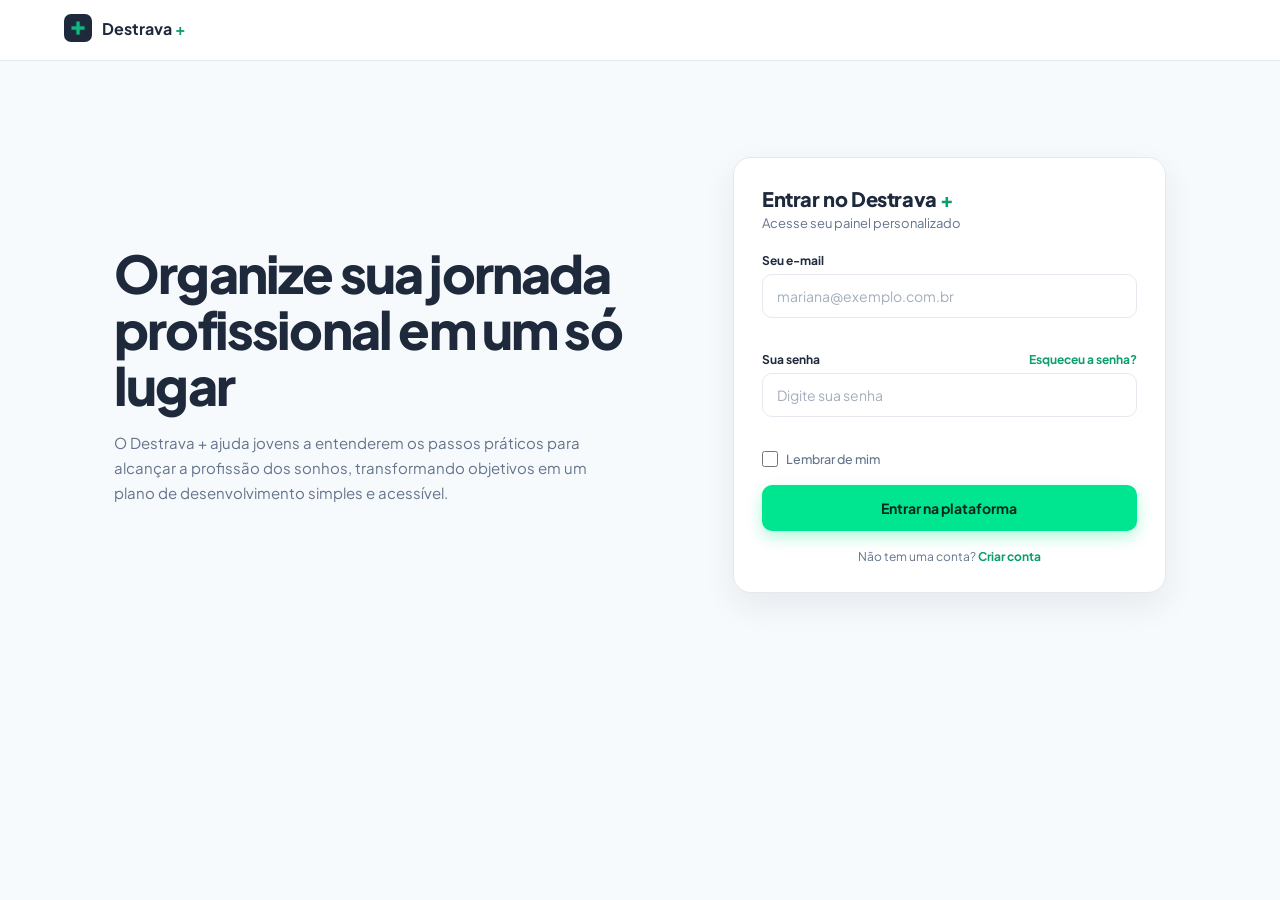
==== index-lc.html @ cc5604a0 "padronizando, alinhado e terminando telas" ====
<!DOCTYPE html>
<html lang="pt-br">
<head>
    <meta charset="UTF-8">
    <meta name="viewport" content="width=device-width, initial-scale=1.0">
    <title>Login | Destrava +</title>
    <link rel="icon" type="image/png" href="assets/img/logo.png">
    <link rel="preconnect" href="https://fonts.googleapis.com">
    <link rel="preconnect" href="https://fonts.gstatic.com" crossorigin>
    <link href="https://fonts.googleapis.com/css2?family=Plus+Jakarta+Sans:wght@400;500;600;700;800&display=swap" rel="stylesheet">
    <link rel="stylesheet" href="assets/CSS/login.css">
</head>
<body>
    <header class="topo">
        <div class="marca-login">
            <img src="assets/img/logo.png" alt="Logo do Destrava +" width="28" height="28">
            <span>Destrava <em>+</em></span>
        </div>
    </header>

    <main id="conteudo-login">
        <section class="apresentacao">
            <h2>Organize sua jornada profissional em um só lugar</h2>
            <p>O Destrava + ajuda jovens a entenderem os passos práticos para alcançar a profissão dos sonhos, transformando objetivos em um plano de desenvolvimento simples e acessível.</p>
        </section>

        <div class="bloco bloco-login">

            <!-- LOGIN -->
            <section id="painel-login">
                <h1>Entrar no Destrava <em>+</em></h1>
                <p class="subtitulo">Acesse seu painel personalizado</p>

                <form id="form-login" action="#" method="post" novalidate>
                    <div class="campo">
                        <label for="input-email">Seu e-mail</label>
                        <input type="email" id="input-email" name="email" placeholder="mariana@exemplo.com.br" autocomplete="email" required>
                        <p class="erro" id="erro-email" role="alert"></p>
                    </div>

                    <div class="campo">
                        <div class="linha-label">
                            <label for="input-password">Sua senha</label>
                            <a href="pages/recuperar-senha.html" class="link-forgotten-password">Esqueceu a senha?</a>
                        </div>
                        <input type="password" id="input-password" name="senha" placeholder="Digite sua senha" autocomplete="current-password" required>
                        <p class="erro" id="erro-senha" role="alert"></p>
                    </div>

                    <div class="campo campo-options">
                        <label class="campo-checkbox">
                            <input type="checkbox" id="input-memory" name="lembrar">
                            Lembrar de mim
                        </label>
                    </div>

                    <button type="submit">Entrar na plataforma</button>
                </form>

                <p class="cadastro-login">
                    Não tem uma conta? <button type="button" class="link-troca" data-ir="cadastro">Criar conta</button>
                </p>
            </section>

            
            <section id="painel-cadastro" hidden>
                <h1>Criar conta no Destrava <em>+</em></h1>
                <p class="subtitulo">Leva menos de um minuto</p>

                <form id="form-cadastro" action="#" method="post" novalidate>
                    <div class="campo">
                        <label for="cad-nome">Seu nome</label>
                        <input type="text" id="cad-nome" name="nome" placeholder="Mariana Souza" autocomplete="name" required>
                        <p class="erro" id="erro-cad-nome" role="alert"></p>
                    </div>

                    <div class="campo">
                        <label for="cad-email">Seu e-mail</label>
                        <input type="email" id="cad-email" name="email" placeholder="mariana@exemplo.com.br" autocomplete="email" required>
                        <p class="erro" id="erro-cad-email" role="alert"></p>
                    </div>

                    <div class="campo">
                        <label for="cad-senha">Crie uma senha</label>
                        <input type="password" id="cad-senha" name="senha" placeholder="Mínimo de 6 caracteres" autocomplete="new-password" required>
                        <p class="erro" id="erro-cad-senha" role="alert"></p>
                    </div>

                    <div class="campo">
                        <label for="cad-confirma">Confirme a senha</label>
                        <input type="password" id="cad-confirma" name="confirma" placeholder="Repita a senha" autocomplete="new-password" required>
                        <p class="erro" id="erro-cad-confirma" role="alert"></p>
                    </div>

                    <button type="submit">Criar minha conta</button>
                </form>

                <p class="cadastro-login">
                    Já tem uma conta? <button type="button" class="link-troca" data-ir="login">Entrar</button>
                </p>
            </section>

            <!-- SUCESSO -->
            <section id="painel-sucesso" class="sucesso" role="status" hidden>
                <h1 id="sucesso-titulo"></h1>
                <p class="subtitulo" id="sucesso-texto"></p>
                <button type="button" id="sucesso-voltar" class="botao-secundario">Voltar</button>
            </section>

        </div>
    </main>
    <script src="assets/JS/login.js"></script>
</body>
</html>
---- assets/CSS/login.css ----
:root {
    --branco: #ffffff;
    --fundo-pagina: #f7fafc;
    --texto: #1e293b;
    --texto-suave: #64748b;
    --borda: #e5e9ef;
    --verde: #00e58f;
    --verde-escuro: #0a9e6e;
    --erro: #d93c3c;
}

* { box-sizing: border-box; }

html, body { margin: 0; min-height: 100%; }

body {
    background: var(--fundo-pagina);
    color: var(--texto);
    font-family: "Plus Jakarta Sans", system-ui, -apple-system, "Segoe UI", sans-serif;
    -webkit-font-smoothing: antialiased;
}

em { font-style: normal; color: var(--verde-escuro); }

/* Topo com a logo */
.topo {
    padding: 14px clamp(20px, 5vw, 64px);
    border-bottom: 1px solid var(--borda);
    background: var(--branco);
}

.marca-login {
    display: inline-flex;
    align-items: center;
    gap: 10px;
    font-weight: 700;
    font-size: 16px;
}

.marca-login img { display: block; border-radius: 7px; }

/* Layout principal */
#conteudo-login {
    display: grid;
    grid-template-columns: 1.3fr 1fr;
    align-items: center;
    gap: 56px;
    max-width: 1180px;
    margin: 0 auto;
    padding: clamp(32px, 8vw, 96px) clamp(20px, 5vw, 64px);
}

.apresentacao h2 {
    margin: 0 0 18px;
    font-size: clamp(32px, 4.6vw, 52px);
    line-height: 1.08;
    letter-spacing: -0.035em;
    font-weight: 800;
    max-width: 12em;
}

.apresentacao p {
    margin: 0;
    max-width: 34em;
    color: var(--texto-suave);
    font-size: 15px;
    line-height: 1.65;
}

/* Cartão de login */
.bloco {
    background: var(--branco);
    border: 1px solid var(--borda);
    border-radius: 18px;
    padding: 28px;
    box-shadow: 0 12px 32px rgba(30, 41, 59, 0.08);
}

.bloco h1 {
    margin: 0 0 4px;
    font-size: 20px;
    letter-spacing: -0.02em;
    font-weight: 800;
}

.subtitulo {
    margin: 0 0 22px;
    font-size: 13px;
    color: var(--texto-suave);
}

/* Campos */
.campo { margin-bottom: 14px; }

.linha-label {
    display: flex;
    justify-content: space-between;
    align-items: baseline;
}

label {
    display: block;
    margin-bottom: 6px;
    font-size: 12px;
    font-weight: 700;
}

.campo input[type="email"],
.campo input[type="password"],
.campo input[type="text"] {
    width: 100%;
    height: 44px;
    padding: 0 14px;
    border: 1px solid var(--borda);
    border-radius: 10px;
    background: var(--branco);
    color: var(--texto);
    font: inherit;
    font-size: 14px;
}

.campo input::placeholder { color: #a3aebc; }

.campo input:focus {
    outline: 2px solid var(--verde);
    outline-offset: 1px;
    border-color: transparent;
}

.campo input[aria-invalid="true"] { border-color: var(--erro); }

.erro {
    min-height: 16px;
    margin: 4px 0 0;
    font-size: 12px;
    color: var(--erro);
}

.link-forgotten-password,
.cadastro-login a {
    color: var(--verde-escuro);
    font-size: 12px;
    font-weight: 700;
    text-decoration: none;
}

.link-forgotten-password:hover,
.cadastro-login a:hover { text-decoration: underline; }

.campo-options { margin-bottom: 18px; }

.campo-checkbox {
    display: flex;
    align-items: center;
    gap: 8px;
    margin: 0;
    font-size: 12.5px;
    font-weight: 500;
    color: var(--texto-suave);
    cursor: pointer;
}

.campo-checkbox input {
    width: 16px;
    height: 16px;
    margin: 0;
    accent-color: var(--verde-escuro);
}

/* Botão */
button[type="submit"] {
    width: 100%;
    height: 46px;
    border: 0;
    border-radius: 10px;
    background: var(--verde);
    color: #04281d;
    font: inherit;
    font-weight: 700;
    font-size: 14px;
    cursor: pointer;
    box-shadow: 0 6px 16px rgba(0, 229, 143, 0.3);
    transition: filter 0.15s, transform 0.15s;
}

button[type="submit"]:hover { filter: brightness(0.96); }
button[type="submit"]:active { transform: scale(0.99); }

button[type="submit"]:focus-visible {
    outline: 2px solid var(--texto);
    outline-offset: 2px;
}

.cadastro-login {
    margin: 18px 0 0;
    text-align: center;
    font-size: 12px;
    color: var(--texto-suave);
}

/* Mobile */
@media (max-width: 820px) {
    #conteudo-login { grid-template-columns: 1fr; gap: 36px; }
}

@media (prefers-reduced-motion: reduce) {
    * { transition: none !important; }
}

/* ===== Login + cadastro na mesma página ===== */
[hidden] { display: none !important; }

.link-troca {
    padding: 0;
    border: 0;
    background: none;
    color: var(--verde-escuro);
    font: inherit;
    font-size: 12px;
    font-weight: 700;
    cursor: pointer;
}

.link-troca:hover { text-decoration: underline; }

.link-troca:focus-visible,
.link-forgotten-password:focus-visible {
    outline: 2px solid var(--verde);
    outline-offset: 2px;
    border-radius: 4px;
}

.sucesso { text-align: center; padding: 12px 0 4px; }

.botao-secundario {
    width: 100%;
    height: 46px;
    margin-top: 6px;
    border: 1px solid var(--borda);
    border-radius: 10px;
    background: var(--branco);
    color: var(--texto);
    font: inherit;
    font-weight: 700;
    font-size: 14px;
    cursor: pointer;
}

.botao-secundario:hover { background: #f6f8fa; }

#conteudo-recuperar-senha {
    width: calc(100% - 40px);
    max-width: 480px;
    margin: 0 auto;
    padding: clamp(32px, 8vw, 80px) 0;
}

.campo-recuperar-senha { margin-bottom: 14px; }

.campo-recuperar-senha label {
    display: block;
    margin-bottom: 6px;
    font-size: 12px;
    font-weight: 700;
}

.campo-recuperar-senha input {
    width: 100%;
    height: 44px;
    padding: 0 14px;
    border: 1px solid var(--borda);
    border-radius: 10px;
    background: var(--branco);
    color: var(--texto);
    font: inherit;
    font-size: 16px;
}

.recuperar-voltar { margin: 18px 0 0; text-align: center; }
.recuperar-voltar a { color: var(--verde-escuro); font-size: 12px; font-weight: 700; }

@media (max-width: 500px) {
    .bloco { padding: 22px 18px; border-radius: 14px; }
    .linha-label { align-items: flex-start; flex-wrap: wrap; gap: 6px 12px; }
}
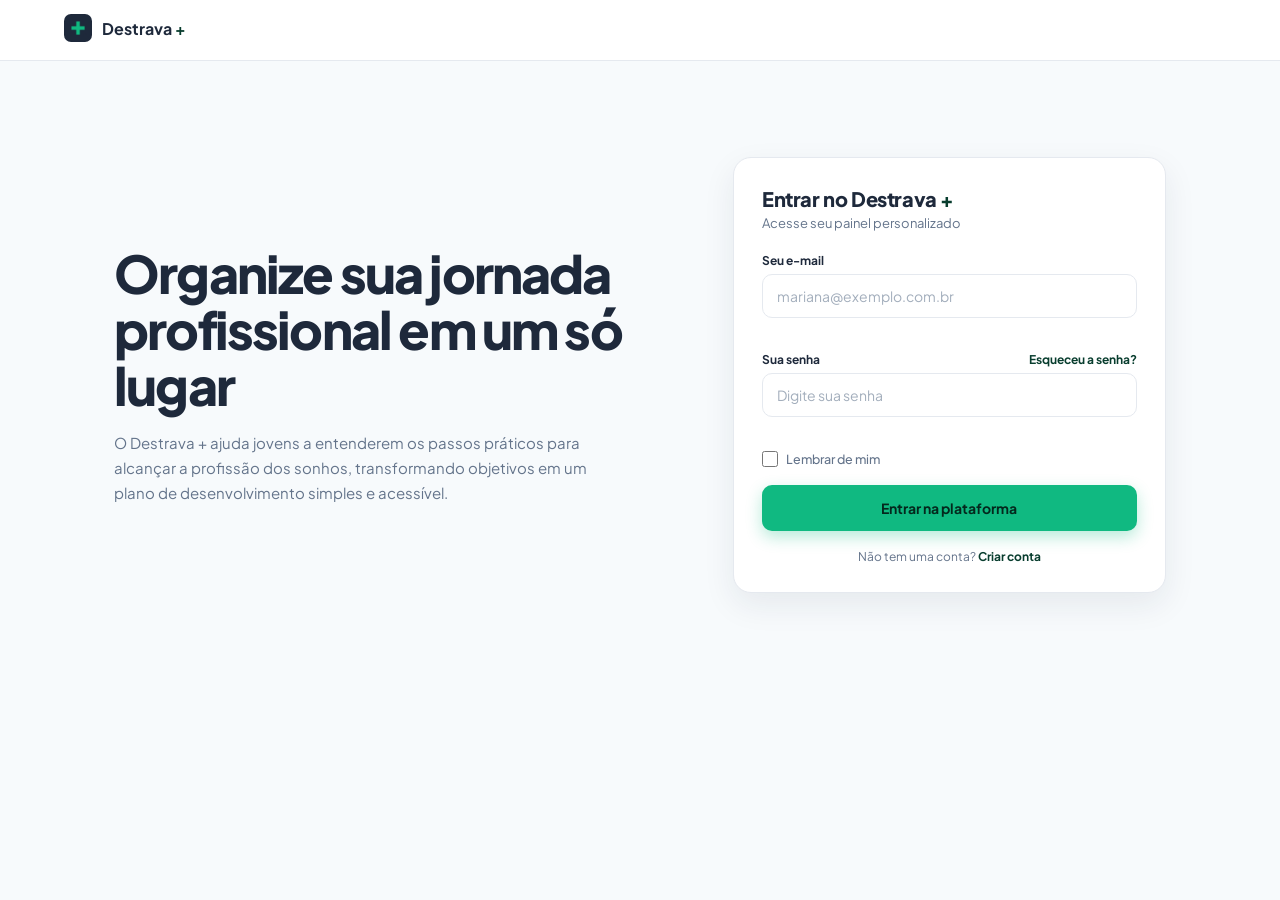
==== commit 410f422b: "padronizando css e conta na maquina" ====
--- a/index-lc.html
+++ b/index-lc.html
@@ -8,6 +8,7 @@
     <link rel="preconnect" href="https://fonts.googleapis.com">
     <link rel="preconnect" href="https://fonts.gstatic.com" crossorigin>
     <link href="https://fonts.googleapis.com/css2?family=Plus+Jakarta+Sans:wght@400;500;600;700;800&display=swap" rel="stylesheet">
+    <link rel="stylesheet" href="assets/CSS/tokens.css">
     <link rel="stylesheet" href="assets/CSS/login.css">
 </head>
 <body>
--- a/assets/CSS/tokens.css
+++ b/assets/CSS/tokens.css
@@ -0,0 +1,60 @@
+:root {
+  --color-page: #f7fafc;
+  --color-surface: #ffffff;
+  --color-surface-soft: #f1f5f9;
+  --color-surface-muted: #e2e8f0;
+  --color-text: #1e293b;
+  --color-text-strong: #0f1b2d;
+  --color-text-muted: #64748b;
+  --color-text-subtle: #94a3b8;
+  --color-border: #e5e7eb;
+  --color-border-soft: #e5e9ef;
+  --color-border-strong: #cbd5e1;
+  --color-brand: #10b981;
+  --color-brand-dark: #083d2e;
+  --color-brand-hover: #0d9488;
+  --color-brand-hover-dark: #0b5140;
+  --color-brand-hover-deep: #0b7658;
+  --color-hero: #1e293b;
+  --color-hero-deep: #033d30;
+  --color-hero-mid: #05503f;
+  --color-on-brand: #ffffff;
+  --color-on-hero-muted: #cbd5e1;
+  --color-brand-soft: #d1fae5;
+  --color-blue-soft: #dbeafe;
+  --color-orange-soft: #ffedd5;
+  --color-teal-soft: #ccfbf1;
+  --color-opportunity-soft: #eefdf8;
+  --color-success: #047857;
+  --color-warning-soft: #fef3c7;
+  --color-warning: #b45309;
+  --color-pending-soft: #eef0f4;
+  --color-pending: #475569;
+  --color-error: #d93c3c;
+  --color-placeholder: #a3aebc;
+  --color-input-text: #04281d;
+  --color-footer: #111827;
+  --color-hero-track: #334155;
+  --color-brand-light: #a7f3d0;
+  --color-brand-bright: #6ee7b7;
+  --color-brand-muted: #b7e4d4;
+  --color-brand-tint: rgba(16, 185, 129, 0.15);
+  --color-brand-tint-strong: rgba(16, 185, 129, 0.18);
+  --color-white-overlay-10: rgba(255, 255, 255, 0.1);
+  --color-white-overlay-12: rgba(255, 255, 255, 0.12);
+  --color-white-overlay-22: rgba(255, 255, 255, 0.22);
+  --color-white-overlay-40: rgba(255, 255, 255, 0.4);
+  --color-white-overlay-80: rgba(255, 255, 255, 0.8);
+  --shadow-floating: 0 10px 30px rgba(0, 0, 0, 0.2);
+  --shadow-card: 0 1px 3px rgba(15, 31, 46, 0.04);
+  --shadow-card-hover: 0 15px 30px rgba(0, 0, 0, 0.1);
+  --shadow-objective: 0 15px 30px rgba(0, 0, 0, 0.1);
+  --shadow-course: 0 5px 20px rgba(0, 0, 0, 0.07);
+  --shadow-course-hover: 0 15px 30px rgba(0, 0, 0, 0.12);
+  --shadow-arrow: 0 5px 20px rgba(0, 0, 0, 0.15);
+  --shadow-opportunity: 0 5px 20px rgba(0, 0, 0, 0.06);
+  --shadow-login: 0 12px 32px rgba(30, 41, 59, 0.08);
+  --shadow-login-button: 0 6px 16px rgba(16, 185, 129, 0.3);
+  --shadow-progress: 0 4px 15px rgba(0, 0, 0, 0.03);
+  --shadow-progress-strong: 0 4px 15px rgba(0, 0, 0, 0.1);
+}
--- a/assets/CSS/login.css
+++ b/assets/CSS/login.css
@@ -1,12 +1,12 @@
 :root {
-    --branco: #ffffff;
-    --fundo-pagina: #f7fafc;
-    --texto: #1e293b;
-    --texto-suave: #64748b;
-    --borda: #e5e9ef;
-    --verde: #00e58f;
-    --verde-escuro: #0a9e6e;
-    --erro: #d93c3c;
+    --branco: var(--color-surface);
+    --fundo-pagina: var(--color-page);
+    --texto: var(--color-text);
+    --texto-suave: var(--color-text-muted);
+    --borda: var(--color-border-soft);
+    --verde: var(--color-brand);
+    --verde-escuro: var(--color-brand-dark);
+    --erro: var(--color-error);
 }
 
 * { box-sizing: border-box; }
@@ -73,7 +73,7 @@
     border: 1px solid var(--borda);
     border-radius: 18px;
     padding: 28px;
-    box-shadow: 0 12px 32px rgba(30, 41, 59, 0.08);
+    box-shadow: var(--shadow-login);
 }
 
 .bloco h1 {
@@ -119,7 +119,7 @@
     font-size: 14px;
 }
 
-.campo input::placeholder { color: #a3aebc; }
+.campo input::placeholder { color: var(--color-placeholder); }
 
 .campo input:focus {
     outline: 2px solid var(--verde);
@@ -174,12 +174,12 @@
     border: 0;
     border-radius: 10px;
     background: var(--verde);
-    color: #04281d;
+    color: var(--color-input-text);
     font: inherit;
     font-weight: 700;
     font-size: 14px;
     cursor: pointer;
-    box-shadow: 0 6px 16px rgba(0, 229, 143, 0.3);
+    box-shadow: var(--shadow-login-button);
     transition: filter 0.15s, transform 0.15s;
 }
 
@@ -246,7 +246,7 @@
     cursor: pointer;
 }
 
-.botao-secundario:hover { background: #f6f8fa; }
+.botao-secundario:hover { background: var(--color-surface-soft); }
 
 #conteudo-recuperar-senha {
     width: calc(100% - 40px);
